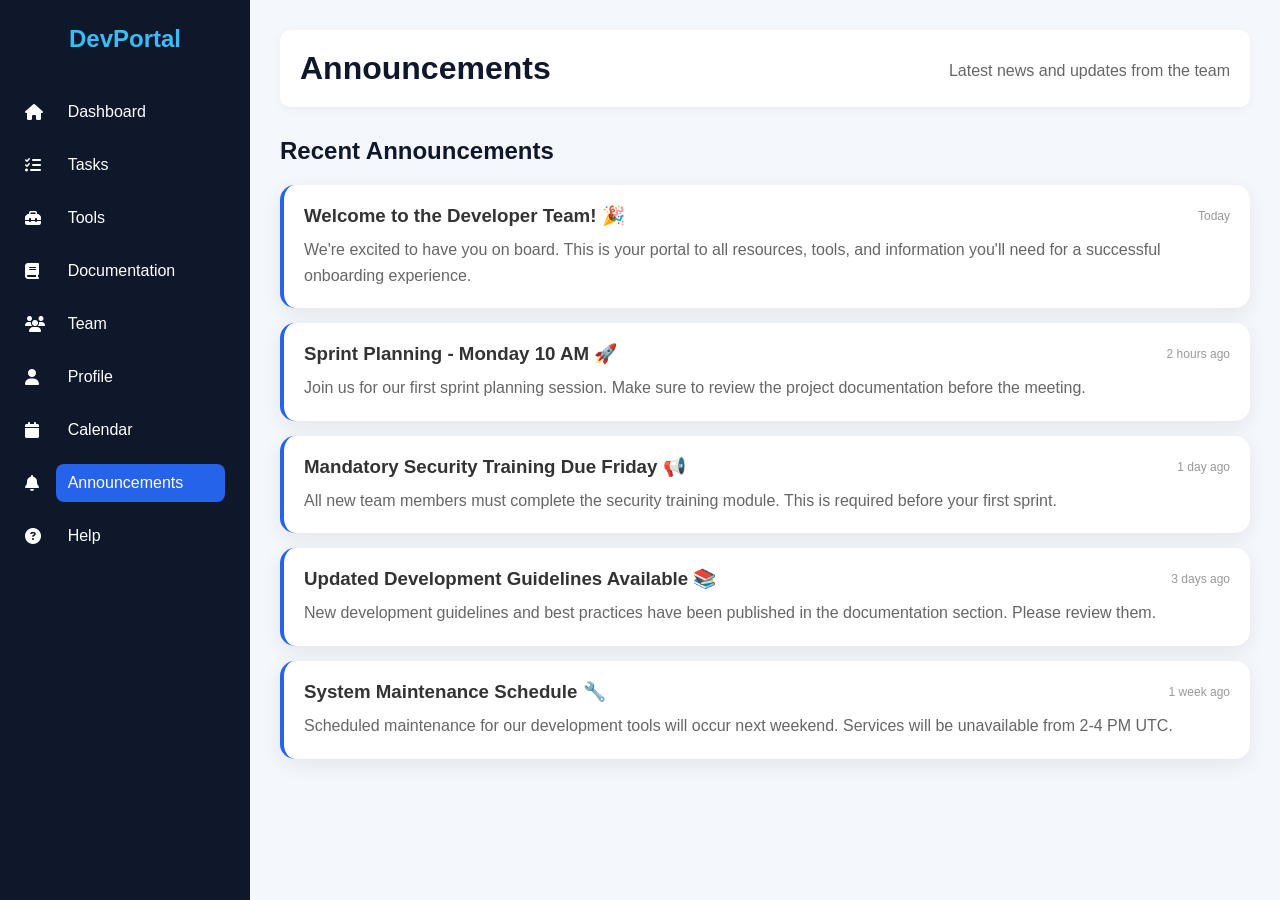
==== pages/announcements.html @ c56b5d5f "Initial commit: Developer Onboarding Portal" ====
<!DOCTYPE html>
<html lang="en">
<head>
    <meta charset="UTF-8">
    <meta name="viewport" content="width=device-width, initial-scale=1.0">
    <title>Announcements</title>
    <link rel="stylesheet" href="../css/style.css">
    <link rel="stylesheet" href="../css/components.css">
    <link rel="stylesheet" href="https://cdnjs.cloudflare.com/ajax/libs/font-awesome/6.5.1/css/all.min.css">
</head>
<body>
    <!-- Sidebar -->
    <div class="sidebar">
        <h2>DevPortal</h2>
        <ul>
            <li><i class="fas fa-home"></i><a href="../index.html">Dashboard</a></li>
            <li><i class="fas fa-list-check"></i><a href="tasks.html">Tasks</a></li>
            <li><i class="fas fa-toolbox"></i><a href="tools.html">Tools</a></li>
            <li><i class="fas fa-book"></i><a href="docs.html">Documentation</a></li>
            <li><i class="fas fa-users"></i><a href="team.html">Team</a></li>
            <li><i class="fas fa-user"></i><a href="profile.html">Profile</a></li>
            <li><i class="fas fa-calendar"></i><a href="calendar.html">Calendar</a></li>
            <li class="active"><i class="fas fa-bell"></i><a href="announcements.html">Announcements</a></li>
            <li><i class="fas fa-question-circle"></i><a href="help.html">Help</a></li>
        </ul>
    </div>

    <!-- Main Content -->
    <div class="main">
        <header>
            <h1>Announcements</h1>
            <p>Latest news and updates from the team</p>
        </header>

        <h2 class="section-title">Recent Announcements</h2>
        <div class="announcements-list">
            <div class="announcement">
                <div class="announcement-header">
                    <h3>Welcome to the Developer Team! 🎉</h3>
                    <span class="date">Today</span>
                </div>
                <p>We're excited to have you on board. This is your portal to all resources, tools, and information you'll need for a successful onboarding experience.</p>
            </div>
            <div class="announcement">
                <div class="announcement-header">
                    <h3>Sprint Planning - Monday 10 AM 🚀</h3>
                    <span class="date">2 hours ago</span>
                </div>
                <p>Join us for our first sprint planning session. Make sure to review the project documentation before the meeting.</p>
            </div>
            <div class="announcement">
                <div class="announcement-header">
                    <h3>Mandatory Security Training Due Friday 📢</h3>
                    <span class="date">1 day ago</span>
                </div>
                <p>All new team members must complete the security training module. This is required before your first sprint.</p>
            </div>
            <div class="announcement">
                <div class="announcement-header">
                    <h3>Updated Development Guidelines Available 📚</h3>
                    <span class="date">3 days ago</span>
                </div>
                <p>New development guidelines and best practices have been published in the documentation section. Please review them.</p>
            </div>
            <div class="announcement">
                <div class="announcement-header">
                    <h3>System Maintenance Schedule 🔧</h3>
                    <span class="date">1 week ago</span>
                </div>
                <p>Scheduled maintenance for our development tools will occur next weekend. Services will be unavailable from 2-4 PM UTC.</p>
            </div>
        </div>
    </div>

    <script src="../js/script.js"></script>
</body>
</html>
---- css/style.css ----
/* Global Styles */
* {
    margin: 0;
    padding: 0;
    box-sizing: border-box;
}

body {
    font-family: 'Segoe UI', Tahoma, Geneva, Verdana, sans-serif;
    background: #f4f7fc;
    color: #333;
    display: flex;
}

/* Sidebar */
.sidebar {
    width: 250px;
    height: 100vh;
    background: #0f172a;
    color: white;
    position: fixed;
    left: 0;
    top: 0;
    padding: 25px;
    overflow-y: auto;
    z-index: 1000;
}

.sidebar h2 {
    text-align: center;
    margin-bottom: 40px;
    color: #38bdf8;
    font-size: 24px;
}

.sidebar ul {
    list-style: none;
}

.sidebar li {
    margin: 15px 0;
    display: flex;
    align-items: center;
}

.sidebar i {
    width: 25px;
    margin-right: 10px;
}

.sidebar a {
    color: white;
    text-decoration: none;
    display: flex;
    align-items: center;
    gap: 8px;
    padding: 10px 12px;
    border-radius: 8px;
    transition: 0.3s;
    width: 100%;
}

.sidebar a:hover,
.sidebar li.active a {
    background: #2563eb;
}

/* Main Content */
.main {
    margin-left: 250px;
    width: calc(100% - 250px);
    padding: 30px;
}

header {
    display: flex;
    justify-content: space-between;
    align-items: center;
    margin-bottom: 30px;
    background: white;
    padding: 20px;
    border-radius: 10px;
    box-shadow: 0 2px 10px rgba(0,0,0,0.05);
}

header h1 {
    font-size: 32px;
    color: #0f172a;
}

header p {
    color: #666;
    margin-top: 5px;
}

.profile {
    display: flex;
    align-items: center;
    gap: 15px;
}

.profile img {
    width: 45px;
    height: 45px;
    border-radius: 50%;
}

/* Cards Grid */
.cards {
    display: grid;
    grid-template-columns: repeat(auto-fit, minmax(220px, 1fr));
    gap: 20px;
    margin-bottom: 35px;
}

.card {
    background: white;
    padding: 25px;
    border-radius: 15px;
    text-align: center;
    box-shadow: 0 5px 20px rgba(0,0,0,0.08);
    transition: 0.3s;
}

.card:hover {
    transform: translateY(-8px);
}

.card i {
    font-size: 45px;
    color: #2563eb;
    margin-bottom: 15px;
}

.card h3 {
    margin-bottom: 10px;
}

.card p {
    color: gray;
    margin-bottom: 18px;
}

.card.tool-card .status {
    font-size: 12px;
    color: #666;
}

/* Progress Card */
.progress-card {
    background: white;
    padding: 20px;
    border-radius: 12px;
    box-shadow: 0 5px 20px rgba(0,0,0,0.08);
    margin-bottom: 30px;
}

.title {
    display: flex;
    justify-content: space-between;
    margin-bottom: 15px;
}

.progress {
    width: 100%;
    height: 12px;
    background: #e5e7eb;
    border-radius: 20px;
    overflow: hidden;
}

.progress-bar {
    height: 100%;
    background: linear-gradient(90deg, #2563eb, #38bdf8);
    transition: width 0.3s;
}

/* Timeline */
.timeline {
    background: white;
    padding: 25px;
    border-radius: 12px;
    box-shadow: 0 5px 20px rgba(0,0,0,0.08);
    margin-bottom: 30px;
}

.steps {
    display: flex;
    justify-content: space-between;
    margin-top: 20px;
}

.step {
    text-align: center;
    flex: 1;
}

.step i {
    font-size: 28px;
    margin-bottom: 10px;
}

.complete i {
    color: green;
}

.current i {
    color: orange;
    animation: spin 2s linear infinite;
}

@keyframes spin {
    0% { transform: rotate(0deg); }
    100% { transform: rotate(360deg); }
}

/* Section Title */
.section-title {
    margin: 30px 0 20px 0;
    font-size: 24px;
    color: #0f172a;
}

/* Bottom Grid */
.bottom-grid {
    display: grid;
    grid-template-columns: 1fr 1fr;
    gap: 20px;
}

.tasks,
.announce {
    background: white;
    padding: 25px;
    border-radius: 15px;
    box-shadow: 0 5px 20px rgba(0,0,0,0.08);
}

.tasks ul {
    margin-top: 15px;
    list-style: none;
}

.tasks li {
    margin-bottom: 12px;
    padding-left: 20px;
}

.announce p {
    margin-top: 15px;
    line-height: 1.6;
}

/* Login Container */
.login-container {
    max-width: 400px;
    margin: 50px auto;
    padding: 30px;
    background: white;
    border-radius: 10px;
    box-shadow: 0 5px 20px rgba(0,0,0,0.1);
    text-align: center;
}

.login-container form {
    display: flex;
    flex-direction: column;
    gap: 15px;
    margin-top: 20px;
}

.login-container input {
    padding: 12px;
    border: 1px solid #ddd;
    border-radius: 5px;
    font-size: 16px;
}

.login-container button {
    padding: 12px;
    background: #2563eb;
    color: white;
    border: none;
    border-radius: 5px;
    cursor: pointer;
    font-size: 16px;
}

.login-container button:hover {
    background: #1d4ed8;
}
---- css/components.css ----
/* Component Styles */

/* Button Component */
.btn {
    padding: 10px 20px;
    border: none;
    border-radius: 5px;
    cursor: pointer;
    font-size: 16px;
    transition: 0.3s;
    text-decoration: none;
    display: inline-block;
}

.btn-primary {
    background: #2563eb;
    color: white;
}

.btn-primary:hover {
    background: #1d4ed8;
}

.btn-secondary {
    background: #6b7280;
    color: white;
}

/* Badge Component */
.badge {
    padding: 4px 12px;
    border-radius: 20px;
    font-size: 12px;
    font-weight: bold;
}

.badge.high {
    background: #fecaca;
    color: #991b1b;
}

.badge.medium {
    background: #fef08a;
    color: #92400e;
}

.badge.low {
    background: #d1fae5;
    color: #065f46;
}

/* Card Component */
.card {
    background: white;
    border-radius: 10px;
    box-shadow: 0 5px 20px rgba(0,0,0,0.08);
    padding: 20px;
    margin-bottom: 20px;
}

/* Team Grid */
.team-grid {
    display: grid;
    grid-template-columns: repeat(auto-fit, minmax(280px, 1fr));
    gap: 20px;
    margin-bottom: 30px;
}

.team-card {
    background: white;
    border-radius: 15px;
    padding: 25px;
    text-align: center;
    box-shadow: 0 5px 20px rgba(0,0,0,0.08);
    transition: 0.3s;
}

.team-card:hover {
    transform: translateY(-8px);
}

.team-card img {
    width: 100px;
    height: 100px;
    border-radius: 50%;
    margin-bottom: 15px;
    border: 3px solid #2563eb;
}

.team-card h3 {
    margin: 10px 0;
}

.team-card p {
    color: #666;
    font-size: 14px;
}

.team-card .role {
    font-weight: bold;
    color: #2563eb;
    margin: 10px 0;
}

.team-card .email {
    font-size: 12px;
    color: #999;
}

/* Profile Card */
.profile-card {
    background: white;
    border-radius: 15px;
    padding: 30px;
    text-align: center;
    box-shadow: 0 5px 20px rgba(0,0,0,0.08);
    margin-bottom: 30px;
}

.profile-card img {
    width: 150px;
    height: 150px;
    border-radius: 50%;
    margin-bottom: 20px;
    border: 4px solid #2563eb;
}

.profile-card h2 {
    margin: 15px 0;
}

.profile-card .role {
    color: #666;
    font-size: 16px;
    margin-bottom: 10px;
}

.profile-card .email {
    color: #2563eb;
    font-size: 14px;
    margin-bottom: 20px;
}

/* Info Section */
.info-section {
    background: white;
    border-radius: 15px;
    padding: 25px;
    box-shadow: 0 5px 20px rgba(0,0,0,0.08);
    margin-bottom: 20px;
}

.info-section h3 {
    margin-bottom: 20px;
    color: #0f172a;
}

.info-grid {
    display: grid;
    grid-template-columns: repeat(auto-fit, minmax(250px, 1fr));
    gap: 20px;
}

.info-item label {
    font-weight: bold;
    color: #0f172a;
}

.info-item p {
    color: #666;
    margin-top: 5px;
}

/* Skills */
.skills {
    display: flex;
    flex-wrap: wrap;
    gap: 10px;
}

.skill-badge {
    background: #dbeafe;
    color: #1e40af;
    padding: 8px 16px;
    border-radius: 20px;
    font-size: 14px;
}

/* Events List */
.events-list {
    display: flex;
    flex-direction: column;
    gap: 15px;
}

.event-card {
    background: white;
    border-radius: 15px;
    padding: 20px;
    display: flex;
    gap: 20px;
    box-shadow: 0 5px 20px rgba(0,0,0,0.08);
    transition: 0.3s;
}

.event-card:hover {
    transform: translateX(5px);
}

.event-date {
    background: linear-gradient(135deg, #2563eb, #38bdf8);
    color: white;
    border-radius: 10px;
    padding: 15px;
    text-align: center;
    min-width: 80px;
}

.event-date .day {
    display: block;
    font-size: 24px;
    font-weight: bold;
}

.event-date .month {
    display: block;
    font-size: 12px;
}

.event-info h3 {
    margin-bottom: 5px;
}

.event-info p {
    color: #666;
    font-size: 14px;
    margin: 5px 0;
}

.event-info .time {
    color: #2563eb;
    font-weight: bold;
}

/* Announcements */
.announcements-list {
    display: flex;
    flex-direction: column;
    gap: 15px;
}

.announcement {
    background: white;
    border-radius: 15px;
    padding: 20px;
    box-shadow: 0 5px 20px rgba(0,0,0,0.08);
    border-left: 4px solid #2563eb;
}

.announcement-header {
    display: flex;
    justify-content: space-between;
    align-items: center;
    margin-bottom: 10px;
}

.announcement-header h3 {
    margin: 0;
}

.announcement-header .date {
    font-size: 12px;
    color: #999;
}

.announcement p {
    color: #666;
    line-height: 1.6;
}

/* FAQ */
.faq-container {
    display: flex;
    flex-direction: column;
    gap: 15px;
}

.faq-item {
    background: white;
    border-radius: 15px;
    padding: 20px;
    box-shadow: 0 5px 20px rgba(0,0,0,0.08);
}

.faq-item h3 {
    color: #2563eb;
    margin-bottom: 10px;
}

.faq-item p {
    color: #666;
    line-height: 1.6;
}

/* Support Contacts */
.support-contacts {
    display: grid;
    grid-template-columns: repeat(auto-fit, minmax(250px, 1fr));
    gap: 20px;
}

.contact-card {
    background: white;
    border-radius: 15px;
    padding: 25px;
    text-align: center;
    box-shadow: 0 5px 20px rgba(0,0,0,0.08);
}

.contact-card i {
    font-size: 40px;
    color: #2563eb;
    margin-bottom: 15px;
}

.contact-card h3 {
    margin: 10px 0;
}

.contact-card p {
    color: #666;
}

/* Documentation Grid */
.docs-grid {
    display: grid;
    grid-template-columns: repeat(auto-fit, minmax(280px, 1fr));
    gap: 20px;
}

.doc-card {
    background: white;
    border-radius: 15px;
    padding: 25px;
    box-shadow: 0 5px 20px rgba(0,0,0,0.08);
    transition: 0.3s;
}

.doc-card:hover {
    transform: translateY(-8px);
}

.doc-card h3 {
    color: #2563eb;
    margin-bottom: 10px;
}

.doc-card p {
    color: #666;
    margin-bottom: 15px;
    line-height: 1.6;
}

/* Tasks Table */
.tasks-table {
    background: white;
    border-radius: 15px;
    padding: 25px;
    box-shadow: 0 5px 20px rgba(0,0,0,0.08);
}

.tasks-table table {
    width: 100%;
    border-collapse: collapse;
    margin-top: 15px;
}

.tasks-table th {
    background: #f3f4f6;
    padding: 12px;
    text-align: left;
    font-weight: bold;
    border-bottom: 2px solid #e5e7eb;
}

.tasks-table td {
    padding: 12px;
    border-bottom: 1px solid #e5e7eb;
}

.tasks-table tr:hover {
    background: #f9fafb;
}

/* Search Box */
.search-box {
    margin-bottom: 20px;
}

.search-box input {
    width: 100%;
    padding: 14px;
    border-radius: 10px;
    border: 1px solid #ddd;
    font-size: 16px;
    outline: none;
}

.search-box input:focus {
    border-color: #2563eb;
    box-shadow: 0 0 5px rgba(37, 99, 235, 0.3);
}

/* Responsive */
@media (max-width: 900px) {
    .sidebar {
        width: 80px;
    }

    .sidebar h2,
    .sidebar a span {
        display: none;
    }

    .main {
        margin-left: 80px;
        width: calc(100% - 80px);
    }

    .bottom-grid {
        grid-template-columns: 1fr;
    }

    .steps {
        flex-direction: column;
        gap: 20px;
    }
}

@media (max-width: 600px) {
    header {
        flex-direction: column;
        align-items: flex-start;
        gap: 20px;
    }

    .cards {
        grid-template-columns: 1fr;
    }

    .team-grid {
        grid-template-columns: 1fr;
    }

    .event-card {
        flex-direction: column;
    }
}
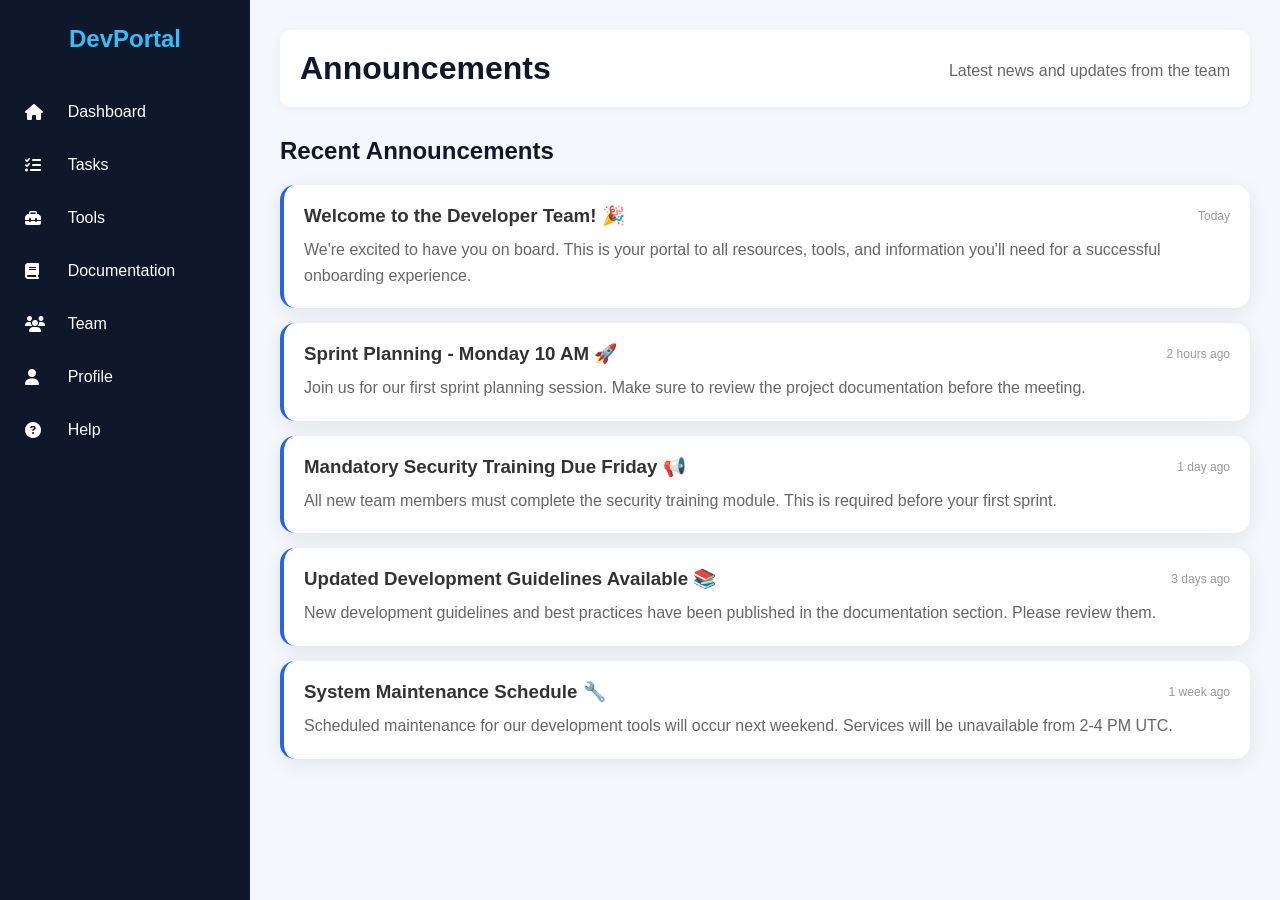
==== commit d0969a34: "added new feature" ====
--- a/pages/announcements.html
+++ b/pages/announcements.html
@@ -19,8 +19,6 @@
             <li><i class="fas fa-book"></i><a href="docs.html">Documentation</a></li>
             <li><i class="fas fa-users"></i><a href="team.html">Team</a></li>
             <li><i class="fas fa-user"></i><a href="profile.html">Profile</a></li>
-            <li><i class="fas fa-calendar"></i><a href="calendar.html">Calendar</a></li>
-            <li class="active"><i class="fas fa-bell"></i><a href="announcements.html">Announcements</a></li>
             <li><i class="fas fa-question-circle"></i><a href="help.html">Help</a></li>
         </ul>
     </div>
--- a/css/style.css
+++ b/css/style.css
@@ -193,6 +193,20 @@
 .step {
     text-align: center;
     flex: 1;
+    cursor: pointer;
+    transition: transform 0.3s ease;
+}
+
+.step:hover {
+    transform: scale(1.05);
+}
+
+.step-info {
+    text-align: center;
+    font-size: 13px;
+    color: #666;
+    margin-top: 15px;
+    font-style: italic;
 }
 
 .step i {
@@ -289,3 +303,319 @@
 .login-container button:hover {
     background: #1d4ed8;
 }
+
+/* Header Controls */
+.header-controls {
+    display: flex;
+    align-items: center;
+    gap: 30px;
+}
+
+/* Toggle Switch */
+.toggle-container {
+    display: flex;
+    align-items: center;
+    gap: 12px;
+    background: #f0f0f0;
+    padding: 8px 12px;
+    border-radius: 20px;
+}
+
+.toggle-label {
+    font-size: 14px;
+    font-weight: 500;
+    color: #333;
+    min-width: 70px;
+    text-align: center;
+}
+
+.toggle-switch {
+    position: relative;
+    display: inline-block;
+    width: 50px;
+    height: 24px;
+}
+
+.toggle-switch input {
+    opacity: 0;
+    width: 0;
+    height: 0;
+}
+
+.slider {
+    position: absolute;
+    cursor: pointer;
+    top: 0;
+    left: 0;
+    right: 0;
+    bottom: 0;
+    background-color: #ccc;
+    transition: 0.4s;
+    border-radius: 24px;
+}
+
+.slider:before {
+    position: absolute;
+    content: "";
+    height: 18px;
+    width: 18px;
+    left: 3px;
+    bottom: 3px;
+    background-color: white;
+    transition: 0.4s;
+    border-radius: 50%;
+}
+
+input:checked + .slider {
+    background-color: #2563eb;
+}
+
+input:checked + .slider:before {
+    transform: translateX(26px);
+}
+
+/* Role Sections */
+.role-section {
+    animation: fadeIn 0.3s ease-in;
+}
+
+@keyframes fadeIn {
+    from {
+        opacity: 0;
+    }
+    to {
+        opacity: 1;
+    }
+}
+
+/* DevOps Content */
+.devops-content {
+    background: white;
+    padding: 25px;
+    border-radius: 12px;
+    box-shadow: 0 5px 20px rgba(0,0,0,0.08);
+}
+
+.checklist-header {
+    border-bottom: 2px solid #2563eb;
+    padding-bottom: 20px;
+    margin-bottom: 30px;
+}
+
+.checklist-header h2 {
+    font-size: 28px;
+    color: #0f172a;
+    margin-bottom: 8px;
+}
+
+.checklist-info {
+    color: #999;
+    font-size: 13px;
+    font-style: italic;
+}
+
+/* Checklist Sections */
+.checklist-section {
+    margin-bottom: 30px;
+    padding-bottom: 30px;
+    border-bottom: 1px solid #e5e7eb;
+}
+
+.checklist-section:last-child {
+    border-bottom: none;
+}
+
+.section-header {
+    display: flex;
+    align-items: center;
+    gap: 12px;
+    margin-bottom: 12px;
+}
+
+.section-header i {
+    font-size: 22px;
+    color: #2563eb;
+    width: 28px;
+}
+
+.section-header h3 {
+    font-size: 18px;
+    color: #0f172a;
+    margin: 0;
+}
+
+.section-requirement,
+.section-info {
+    color: #666;
+    font-size: 14px;
+    margin-bottom: 15px;
+    line-height: 1.5;
+    padding: 10px 12px;
+    background: #f8f9fa;
+    border-left: 3px solid #2563eb;
+    border-radius: 4px;
+}
+
+.section-requirement strong {
+    color: #0f172a;
+    font-weight: 600;
+}
+
+/* Links Group */
+.links-group {
+    display: grid;
+    grid-template-columns: repeat(auto-fit, minmax(250px, 1fr));
+    gap: 12px;
+    margin-top: 15px;
+}
+
+.checklist-link {
+    display: flex;
+    align-items: center;
+    gap: 12px;
+    padding: 12px 15px;
+    background: linear-gradient(135deg, #f5f7fa 0%, #fff 100%);
+    border: 1px solid #e5e7eb;
+    border-radius: 8px;
+    text-decoration: none;
+    color: #2563eb;
+    transition: all 0.3s ease;
+    font-size: 14px;
+    font-weight: 500;
+}
+
+.checklist-link:hover {
+    background: linear-gradient(135deg, #2563eb 0%, #1d4ed8 100%);
+    color: white;
+    border-color: #2563eb;
+    transform: translateX(4px);
+    box-shadow: 0 4px 12px rgba(37, 99, 235, 0.2);
+}
+
+.checklist-link i {
+    font-size: 16px;
+    min-width: 16px;
+    text-align: center;
+}
+
+/* DevOps Only Section */
+.devops-only-section {
+    margin-top: 40px;
+    padding-top: 40px;
+    border-top: 3px dashed #fbbf24;
+    background: linear-gradient(to bottom, rgba(251, 191, 36, 0.03) 0%, transparent 100%);
+    border-radius: 8px;
+    padding-left: 20px;
+    padding-right: 20px;
+    padding-bottom: 20px;
+}
+
+.devops-only-section h2 {
+    font-size: 24px;
+    color: #b45309;
+    margin-bottom: 25px;
+    display: flex;
+    align-items: center;
+    gap: 10px;
+}
+
+.devops-only-section h2 i {
+    font-size: 28px;
+}
+
+/* Team Grid */
+.team-grid {
+    display: grid;
+    grid-template-columns: repeat(auto-fit, minmax(280px, 1fr));
+    gap: 25px;
+    margin-top: 25px;
+}
+
+.team-card {
+    background: white;
+    border-radius: 12px;
+    padding: 25px;
+    text-align: center;
+    box-shadow: 0 4px 15px rgba(0,0,0,0.1);
+    transition: all 0.3s ease;
+    border-top: 4px solid #2563eb;
+}
+
+.team-card:hover {
+    transform: translateY(-8px);
+    box-shadow: 0 8px 25px rgba(0,0,0,0.15);
+}
+
+.team-avatar {
+    width: 80px;
+    height: 80px;
+    border-radius: 50%;
+    margin: 0 auto 15px;
+    display: flex;
+    align-items: center;
+    justify-content: center;
+    font-size: 32px;
+    color: white;
+}
+
+.team-avatar.team-lead {
+    background: linear-gradient(135deg, #fbbf24 0%, #f59e0b 100%);
+}
+
+.team-avatar.devops {
+    background: linear-gradient(135deg, #ec4899 0%, #db2777 100%);
+}
+
+.team-avatar.tech-lead {
+    background: linear-gradient(135deg, #8b5cf6 0%, #7c3aed 100%);
+}
+
+.team-avatar.data-science {
+    background: linear-gradient(135deg, #06b6d4 0%, #0891b2 100%);
+}
+
+.team-card h3 {
+    font-size: 18px;
+    color: #0f172a;
+    margin-bottom: 8px;
+}
+
+.emp-id {
+    color: #666;
+    font-size: 13px;
+    font-weight: 600;
+    margin-bottom: 4px;
+}
+
+.serial-no {
+    color: #999;
+    font-size: 12px;
+    margin-bottom: 12px;
+    font-style: italic;
+}
+
+.team-card .role {
+    color: #2563eb;
+    font-size: 14px;
+    font-weight: 500;
+    margin: 12px 0;
+    line-height: 1.4;
+}
+
+.team-card .email {
+    margin-top: 12px;
+    padding-top: 12px;
+    border-top: 1px solid #e5e7eb;
+}
+
+.team-card .email a {
+    color: #2563eb;
+    text-decoration: none;
+    font-size: 13px;
+    transition: color 0.3s;
+}
+
+.team-card .email a:hover {
+    color: #1d4ed8;
+    text-decoration: underline;
+}
